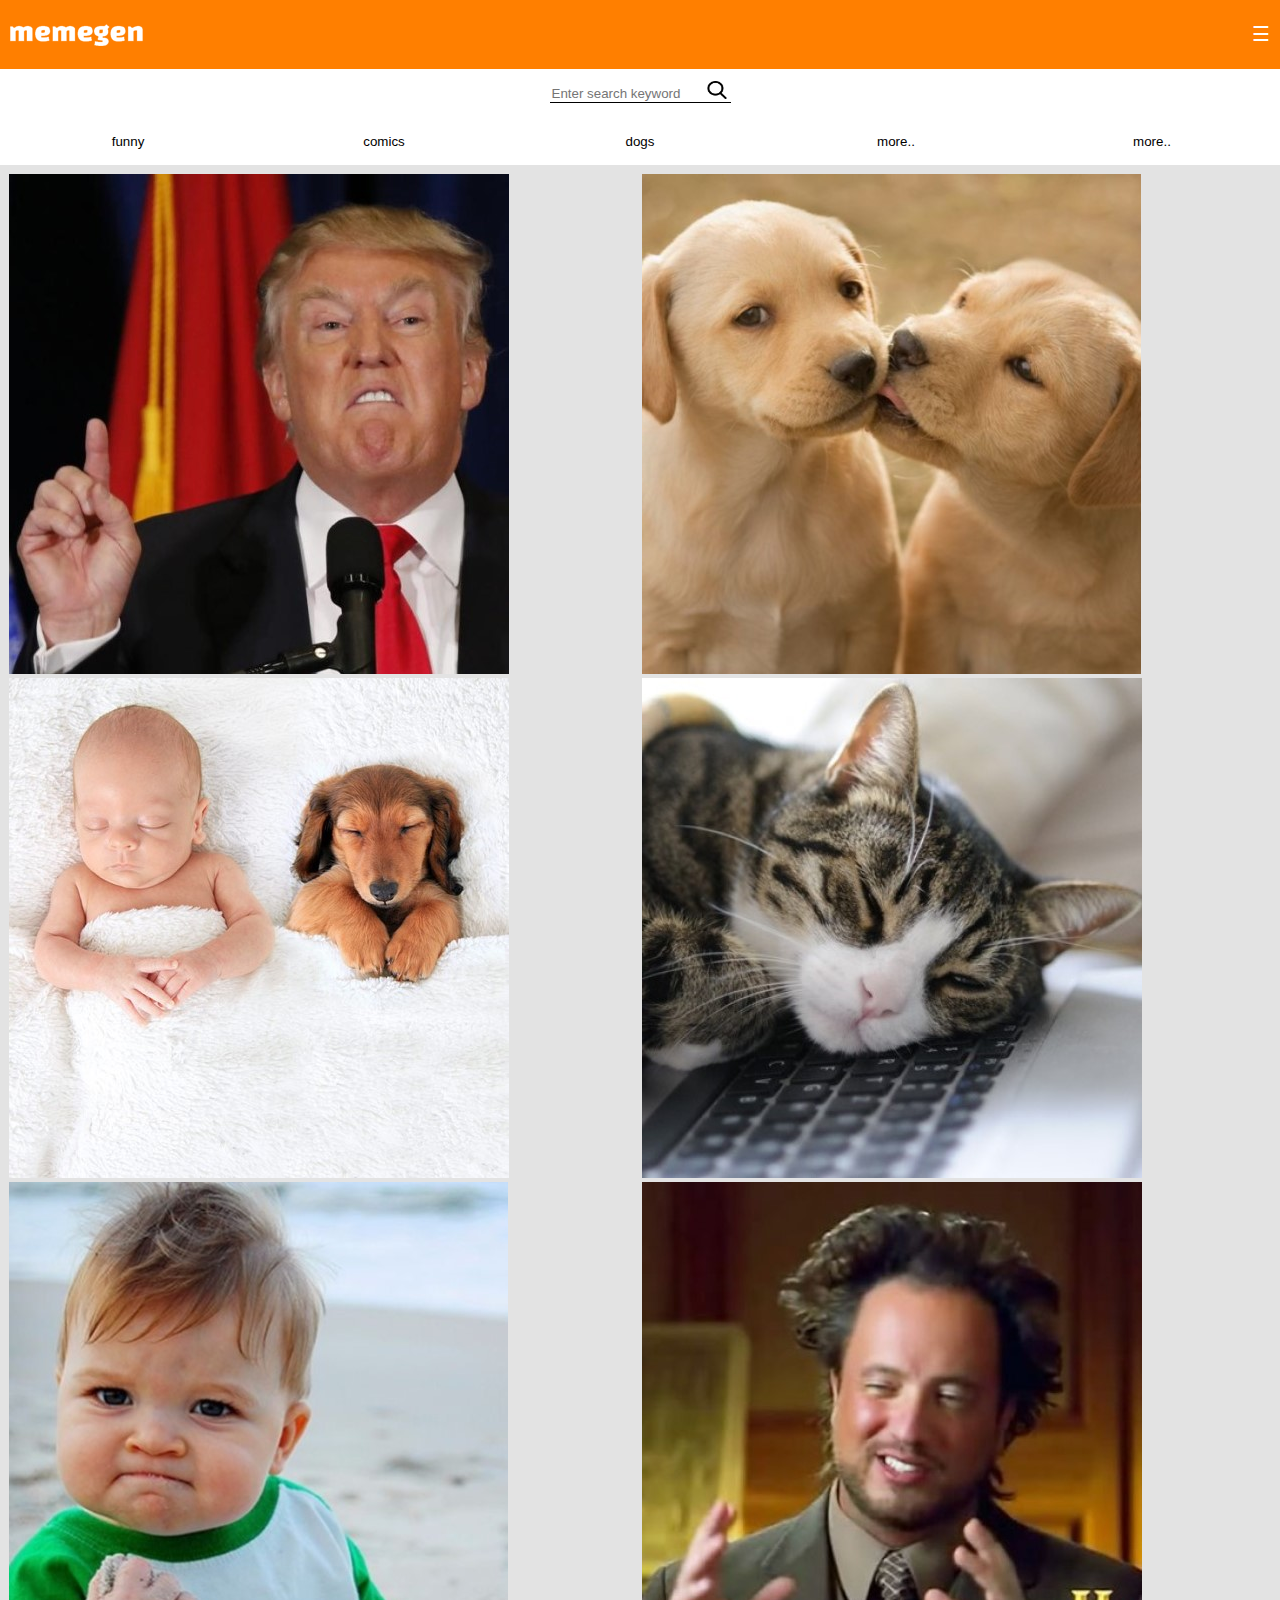
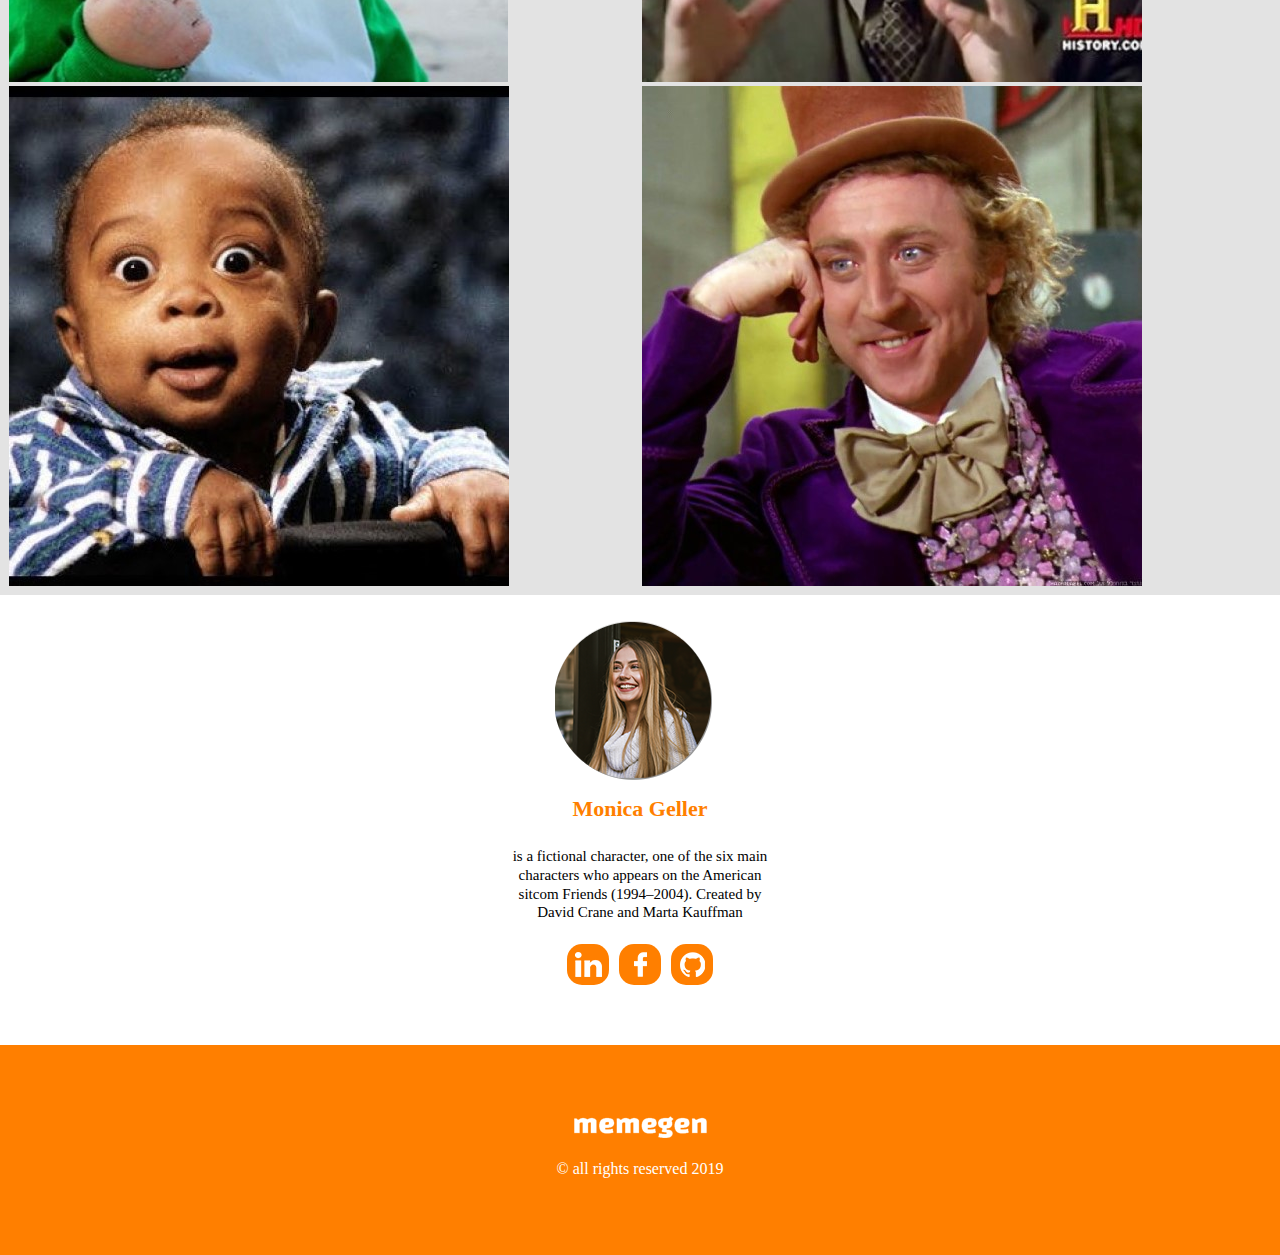
==== main.html @ a4ce829c "first commit" ====
<!DOCTYPE html>
<html lang="en">

<head>
    <meta charset="UTF-8">
    <meta name="viewport" content="width=device-width, initial-scale=1.0">
    <title>memegen</title>
    <link rel="stylesheet" href="style/style.css">
</head>

<body class="main-layout" onload="onInit()">

    <header class="main-header full" >
        <img class="logo" src="/img/logo.png" alt="logo">
        <span class="hamburger">&#9776;</span>
        <nav class="main-nav" hidden>
            <ul class="clean-list">
                <li><a href="#">Home</a></li>
                <li><a href="#">About</a></li>
                <li><a href="#">Gallery</a></li>

            </ul>
        </nav>
    </header>
    <div class="main-search">
    <form autocomplete="off">        
            <!-- <input id="search" type="text" oninput="onSearch(this.value)" placeholder="Search by title..." /> -->
            <input id="search" type="text" placeholder="Enter search keyword" />
            <img class="search" src="img/ICONS/search-icon.png" />

    </form>
            <!-- <select onchange="onSelectRating(this.value)"> -->
            
                <div class="categories-container">
                <button value="funny">funny</button> 
                <button value="comics">comics</button>      
                 <button value="dogs">dogs</button>
                 <button value="more">more..</button>
                 <button value="more">more..</button>                    
                </div>
    </div>
    <main class="main-content"></div>
        <section>
            <div class="image-gallery">
        
            </div> 
        </section>
        <section>
            <div class=" meme-Editor"></div>
        </section>
      
    </main>

    <div class="main-social-info">
        <div class="person-container">
            <img class="info-img" src="/img/info.png" alt="Monica Geller img">
            <h4>Monica Geller</h4>
        </div>
       
        <p class="info-text">
            is a fictional character,
            one of the six main characters who appears on the American sitcom Friends (1994–2004). 
            Created by David Crane and Marta Kauffman
        </p>
        <ul class="social-links clean-list ">
          
            <li><button class="linkdin"><a href="#"></a></button></li>
            <li><button class="facebook"><a href="#"></a></button></li>
            <li><button class="gitub"><a href="#"></a></button></li>
        </ul>
    </div>

    <footer class="main-footer full">
        <img class="logo"src="/img/logo.png" alt="logo">
        <div class="footer-text">© all rights reserved 2019 </div>
     
    </footer>


        <script src="js/services/util.service.js"></script>
        <script src="js/services/storage.service.js"></script>
        <script src="js/service/img.service.js"></script>
 
        
        <script src="js/img.controller.js"></script>

</body>

</html>
---- style/style.css ----
@import url('/style/reset.css');

/* SETUP */
@import url('/style/setup/mq.css');
@import url('/style/setup/typography.css');
@import url('/style/setup/vars.css');

/* BASICS */
@import url('/style/basics/base.css');
@import url('/style/basics/helpers.css');
@import url('/style/basics/layout.css');

/* COMPONENTS */
@import url('/style/components/main-social-info.css');
@import url('/style/components/main-header.css');
@import url('/style/components/main-search.css');
@import url('/style/components/main-nav.css');
@import url('/style/components/main-content.css');
@import url('/style/components/main-footer.css');
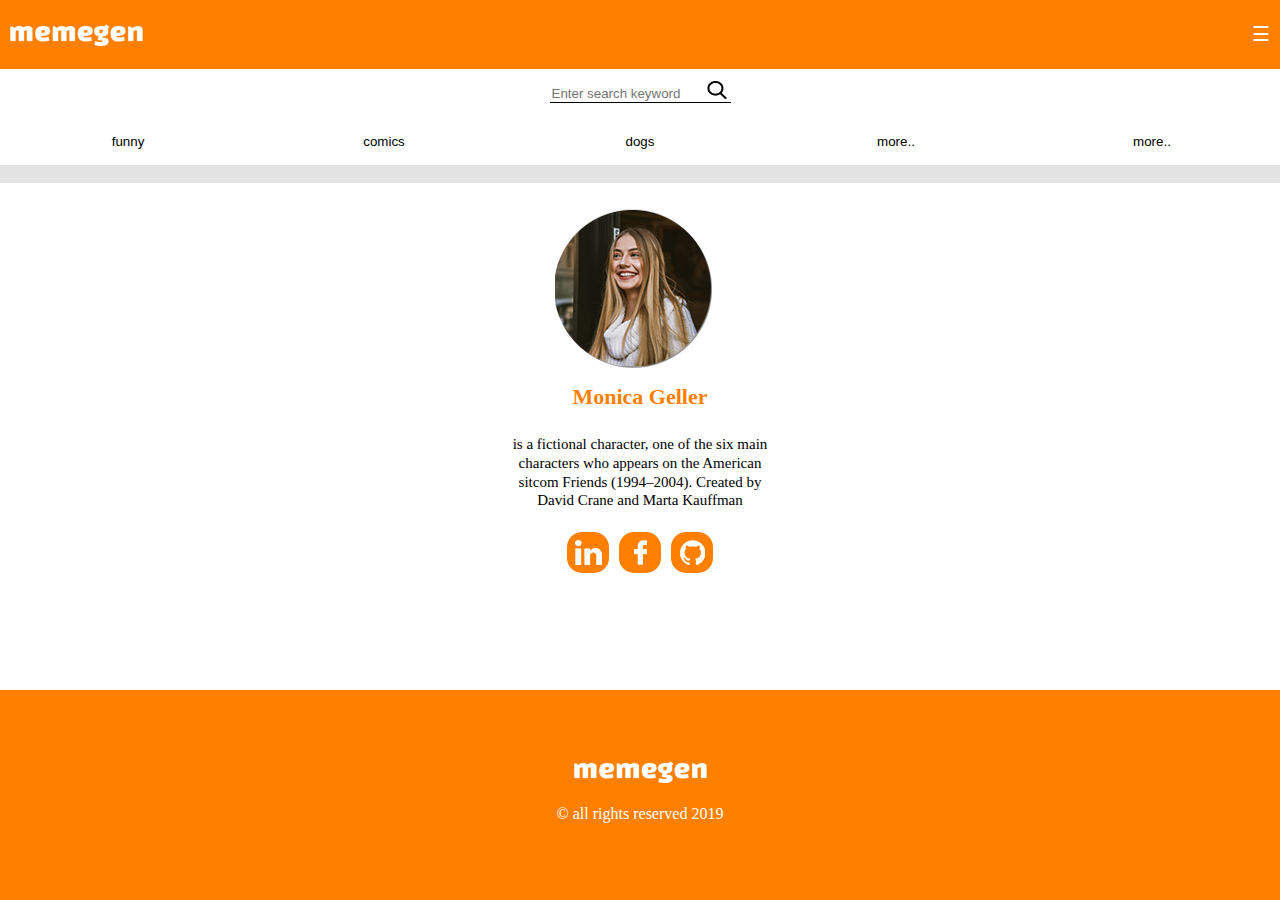
==== commit f90b7815: "replce  between pages" ====
--- a/main.html
+++ b/main.html
@@ -22,6 +22,10 @@
             </ul>
         </nav>
     </header>
+
+<main>
+        <section class="home-page-container" >
+
     <div class="main-search">
     <form autocomplete="off">        
             <!-- <input id="search" type="text" oninput="onSearch(this.value)" placeholder="Search by title..." /> -->
@@ -39,17 +43,9 @@
                  <button value="more">more..</button>                    
                 </div>
     </div>
-    <main class="main-content"></div>
-        <section>
-            <div class="image-gallery">
-        
-            </div> 
-        </section>
-        <section>
-            <div class=" meme-Editor"></div>
-        </section>
-      
-    </main>
+    <div class="main-content">
+        <div class="image-gallery"> </div> 
+    </div>
 
     <div class="main-social-info">
         <div class="person-container">
@@ -64,12 +60,19 @@
         </p>
         <ul class="social-links clean-list ">
           
-            <li><button class="linkdin"><a href="#"></a></button></li>
-            <li><button class="facebook"><a href="#"></a></button></li>
-            <li><button class="gitub"><a href="#"></a></button></li>
+            <li><button class="linkdin"><a href="https://www.linkedin.com/home"></a></button></li>
+            <li><button class="facebook"><a href="https://www.facebook.com/"></a></button></li>
+            <li><button class="gitub"><a href="https://www.github.com/"></a></button></li>
         </ul>
     </div>
+</section>
 
+
+    <section class="meme-editor-container">
+        <div><button>hiii</button> </div> 
+    </section>
+
+</main>
     <footer class="main-footer full">
         <img class="logo"src="/img/logo.png" alt="logo">
         <div class="footer-text">© all rights reserved 2019 </div>
@@ -77,12 +80,12 @@
     </footer>
 
 
-        <script src="js/services/util.service.js"></script>
-        <script src="js/services/storage.service.js"></script>
-        <script src="js/service/img.service.js"></script>
+    <script src="js/service/gallery.js"></script>
+    <script src="js/service/storage.service.js"></script>
+    <script src="js/service/util.service.js"></script>
  
-        
-        <script src="js/img.controller.js"></script>
+        <script src="js/gallery.controller.js"></script>
+        <script src="js/meme.controller.js"></script>
 
 </body>
 
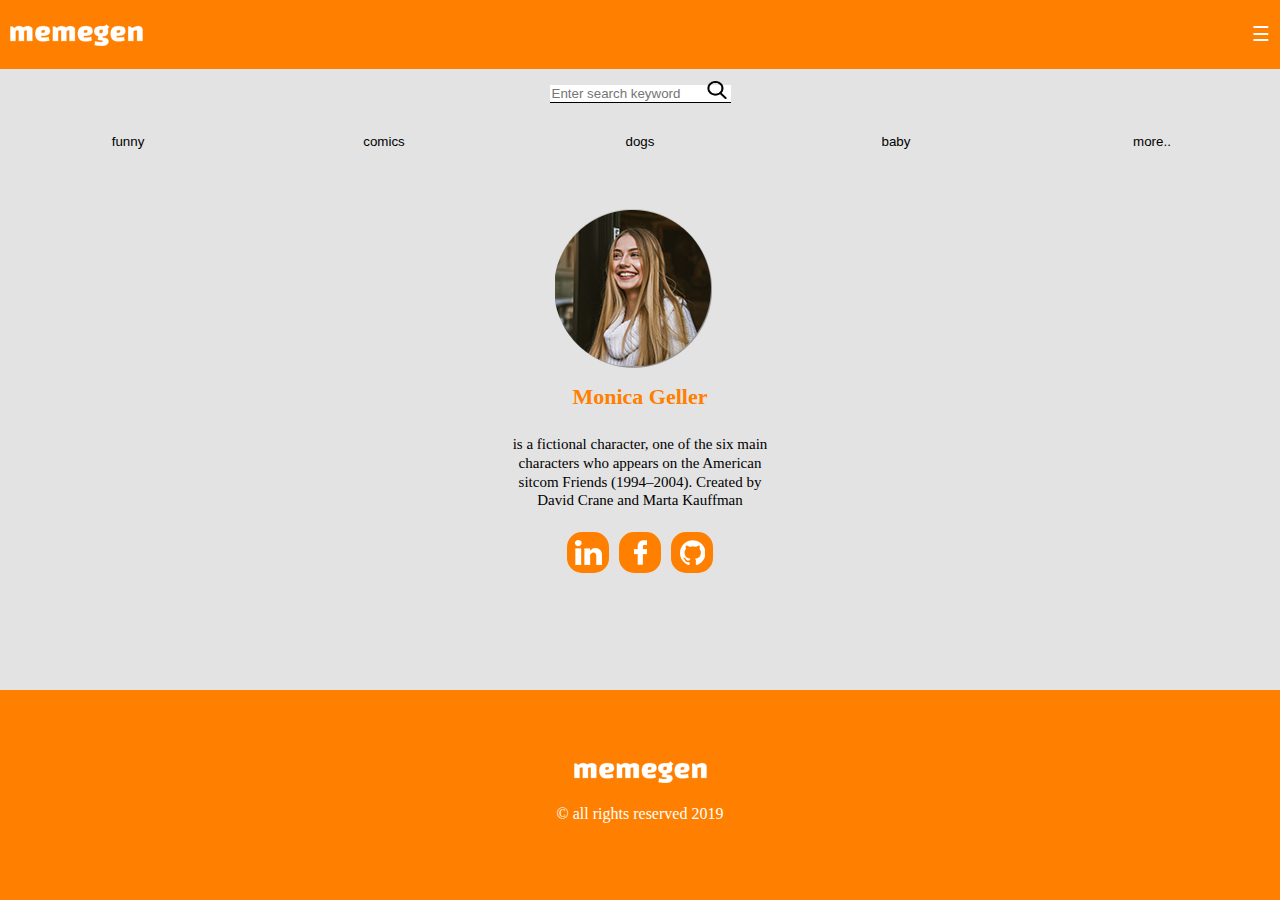
==== commit df525270: "UI mobile editor(canvas+btns)" ====
--- a/main.html
+++ b/main.html
@@ -39,7 +39,7 @@
                 <button value="funny">funny</button> 
                 <button value="comics">comics</button>      
                  <button value="dogs">dogs</button>
-                 <button value="more">more..</button>
+                 <button value="baby">baby</button>
                  <button value="more">more..</button>                    
                 </div>
     </div>
@@ -69,7 +69,27 @@
 
 
     <section class="meme-editor-container">
-        <div><button>hiii</button> </div> 
+        <canvas class="main-canvas"></canvas>
+
+        <section class="edit-canvas-tools">
+            <input type="text" class="text-input" placeholder="Enter your meme text" oninput="onAddTxt(this)" />
+
+            <div class="btns-editor-container">
+
+                <button class="btn-switch-inputs" onclick="onSwitchLine()"></button>
+                <button class="btn-add-inputs" onclick="onAddLine()"></button>
+                <button class="btn-delete-input" onclick="onDeleteLine()"></button>
+
+            </div> 
+            <div></div>
+
+            <form onsubmit="uploadImg(this, event)">
+              <input name="img" class="img-data" type="hidden" />
+              <button class="share btn" type="submit">Share</button>
+              <div class="share-container"></div>
+            </form>
+          </section>
+      
     </section>
 
 </main>
@@ -83,6 +103,7 @@
     <script src="js/service/gallery.js"></script>
     <script src="js/service/storage.service.js"></script>
     <script src="js/service/util.service.js"></script>
+    <script src="js/service/upload.service.js"></script>
  
         <script src="js/gallery.controller.js"></script>
         <script src="js/meme.controller.js"></script>
--- a/style/style.css
+++ b/style/style.css
@@ -17,3 +17,4 @@
 @import url('/style/components/main-nav.css');
 @import url('/style/components/main-content.css');
 @import url('/style/components/main-footer.css');
+@import url('/style/components/meme-editor-container.css');
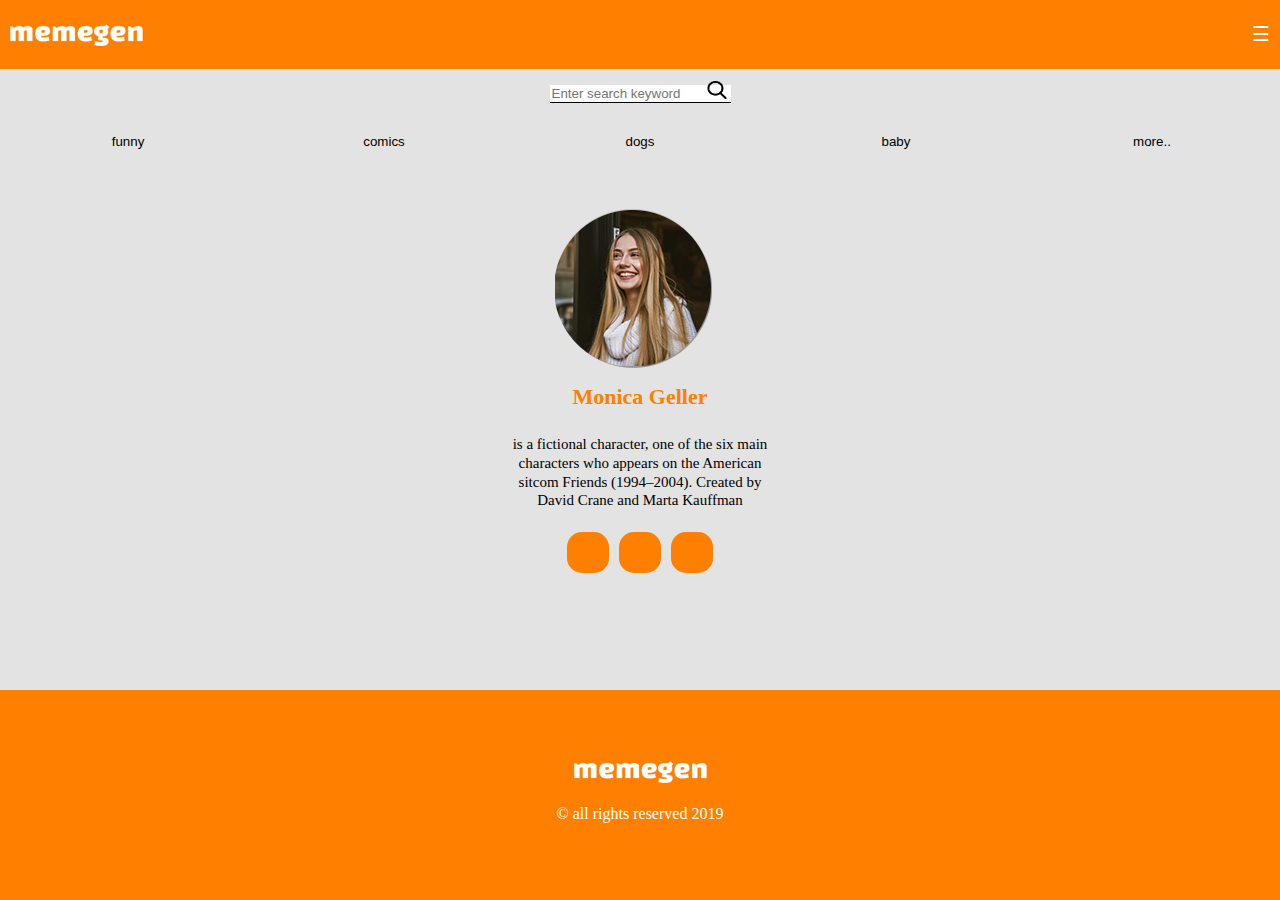
==== commit 108f807e: "reorder functions for meme controller" ====
--- a/main.html
+++ b/main.html
@@ -60,34 +60,92 @@
         </p>
         <ul class="social-links clean-list ">
           
-            <li><button class="linkdin"><a href="https://www.linkedin.com/home"></a></button></li>
-            <li><button class="facebook"><a href="https://www.facebook.com/"></a></button></li>
-            <li><button class="gitub"><a href="https://www.github.com/"></a></button></li>
+            <li><button class="btn-linkdin"><a href="https://www.linkedin.com/home"></a></button></li>
+            <li><button class="btn-facebook"><a href="https://www.facebook.com/"></a></button></li>
+            <li><button class="btn-gitub"><a href="https://www.github.com/"></a></button></li>
         </ul>
     </div>
 </section>
 
 
     <section class="meme-editor-container">
-        <canvas class="main-canvas"></canvas>
+        <canvas class="main-canvas" width="500" height="500"></canvas>
+
 
         <section class="edit-canvas-tools">
             <input type="text" class="text-input" placeholder="Enter your meme text" oninput="onAddTxt(this)" />
 
             <div class="btns-editor-container">
 
-                <button class="btn-switch-inputs" onclick="onSwitchLine()"></button>
-                <button class="btn-add-inputs" onclick="onAddLine()"></button>
-                <button class="btn-delete-input" onclick="onDeleteLine()"></button>
+                <button class="btn-switch-inputs" onclick="onSwitchLine()">
+                    <img src="/img/ICONS/up-and-down-opposite-double-arrows-side-by-side.png"/>
+                </button>
+                <button class="btn-add-inputs" onclick="onAddLine(+50)">
+                    <img src="/img/ICONS/add.png"/>
+
+                </button>
+                <button class="btn-delete-input" onclick="onDeleteLine()">
+                    <img src="/img/ICONS/trash.png"/>
+
+                </button>
 
             </div> 
-            <div></div>
+            <div class="font-editors-container">
+                <button class="btn-font-add-size" onclick="onUpdateLineSize(+1)">
+                    <img src="/img/ICONS/increase font - icon.png" />
+                </button>
+                <button class="btn-font-reduce-size" onclick="onUpdateLineSize(-1)">
+                    <img src="/img/ICONS/decrease font - icon.png" />
+                </button>
+                
+                <button class="btn-font-left" onclick="onAlignText('left')">
+                    <img src="/img/ICONS/align-to-left.png"  />
+                </button>
+                <button class="btn-font-center" onclick="onAlignText('center')">
+                    <img src="/img/ICONS/center-text-alignment.png"  />
+                </button>
+                <button class="btn-font-right"  onclick="onAlignText('right')">
+                    <img src="/img/ICONS/align-to-right.png" />
+                </button>
+                <select class="font-selector" onclick="onSelectFont()">
+                    <option value="fantasy">Fantasy</option>
+                    <option value="monospace">Monospace</option>
+                    <option value="cursive">Cursive</option>
+                    <option value="serif">Serif</option>
+                    <option value="math">Math</option> 
+                  </select>
+                <button class="color-picker-border" onclick=" onPickColor('border')"  >
+                    <img src="/img/ICONS/text stroke.png" />
+                    <input type="color" class="border-color-select" />
+                </button>
+                <button class="color-picker-fill" onclick=" onPickColor('fill')" >
+                    <img src="/img/ICONS/paint-board-and-brush.png" />
+                    <input type="color" class="color-select" value="#32a27d"/>
+                </button>
+            </div>
+            <div class="sticker-container">
+                <button class="icon-btn">
+                    <img src="/img/ICONS/Layer 4 (1).png" alt="Gift Icon">
+                </button>
+                <button class="icon-btn">
+                    <img src="/img/ICONS/Layer 5.png" alt="Hat Icon">
+                </button>
+                <button class="icon-btn">
+                    <img src="/img/ICONS/Layer 6.png" alt="Glasses Icon">
+                </button>
+                <button class="icon-btn">
+                    <img src="/img/ICONS/Layer 7.png" alt="Beard Icon">
+                </button>
+            </div>
+           
+            <div class="share-container">
+                <button class="share-btn" type="submit">Share</button>
+                 <!-- i will need to add save and download ? need to ask -->
+					<!-- <a href="#" data-trans="save" class="btn-save">Save</a> -->
+					<!-- <a href="#" data-trans="download" class="btn-download">Download</a> -->
+				</div>
 
-            <form onsubmit="uploadImg(this, event)">
-              <input name="img" class="img-data" type="hidden" />
-              <button class="share btn" type="submit">Share</button>
-              <div class="share-container"></div>
-            </form>
+            </div>
           </section>
       
     </section>
@@ -99,15 +157,16 @@
      
     </footer>
 
+    <script src="js/gallery.controller.js"></script>
+    <script src="js/meme.controller.js"></script>
 
     <script src="js/service/gallery.js"></script>
     <script src="js/service/storage.service.js"></script>
     <script src="js/service/util.service.js"></script>
     <script src="js/service/upload.service.js"></script>
- 
-        <script src="js/gallery.controller.js"></script>
-        <script src="js/meme.controller.js"></script>
+    <script src="/js/service/meme.service.js"></script>
+
 
 </body>
 
-</html>+</html>
